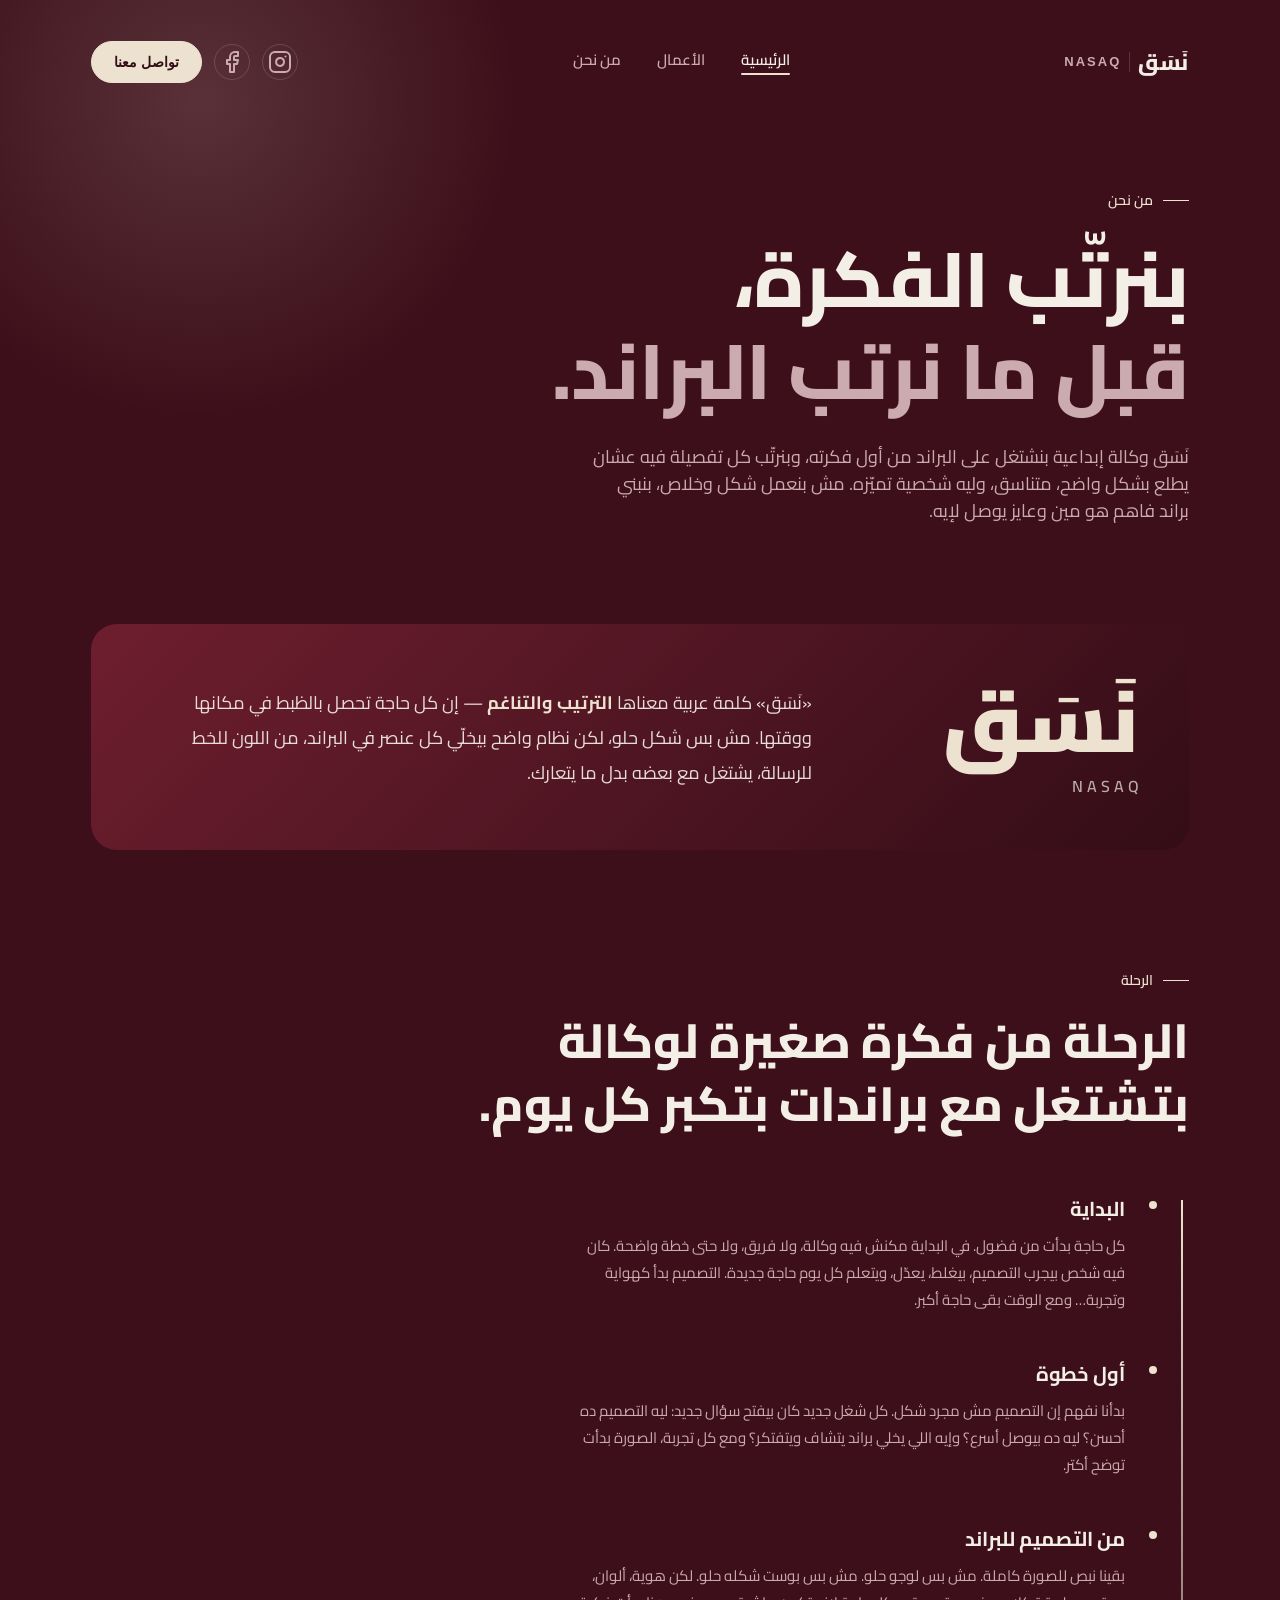
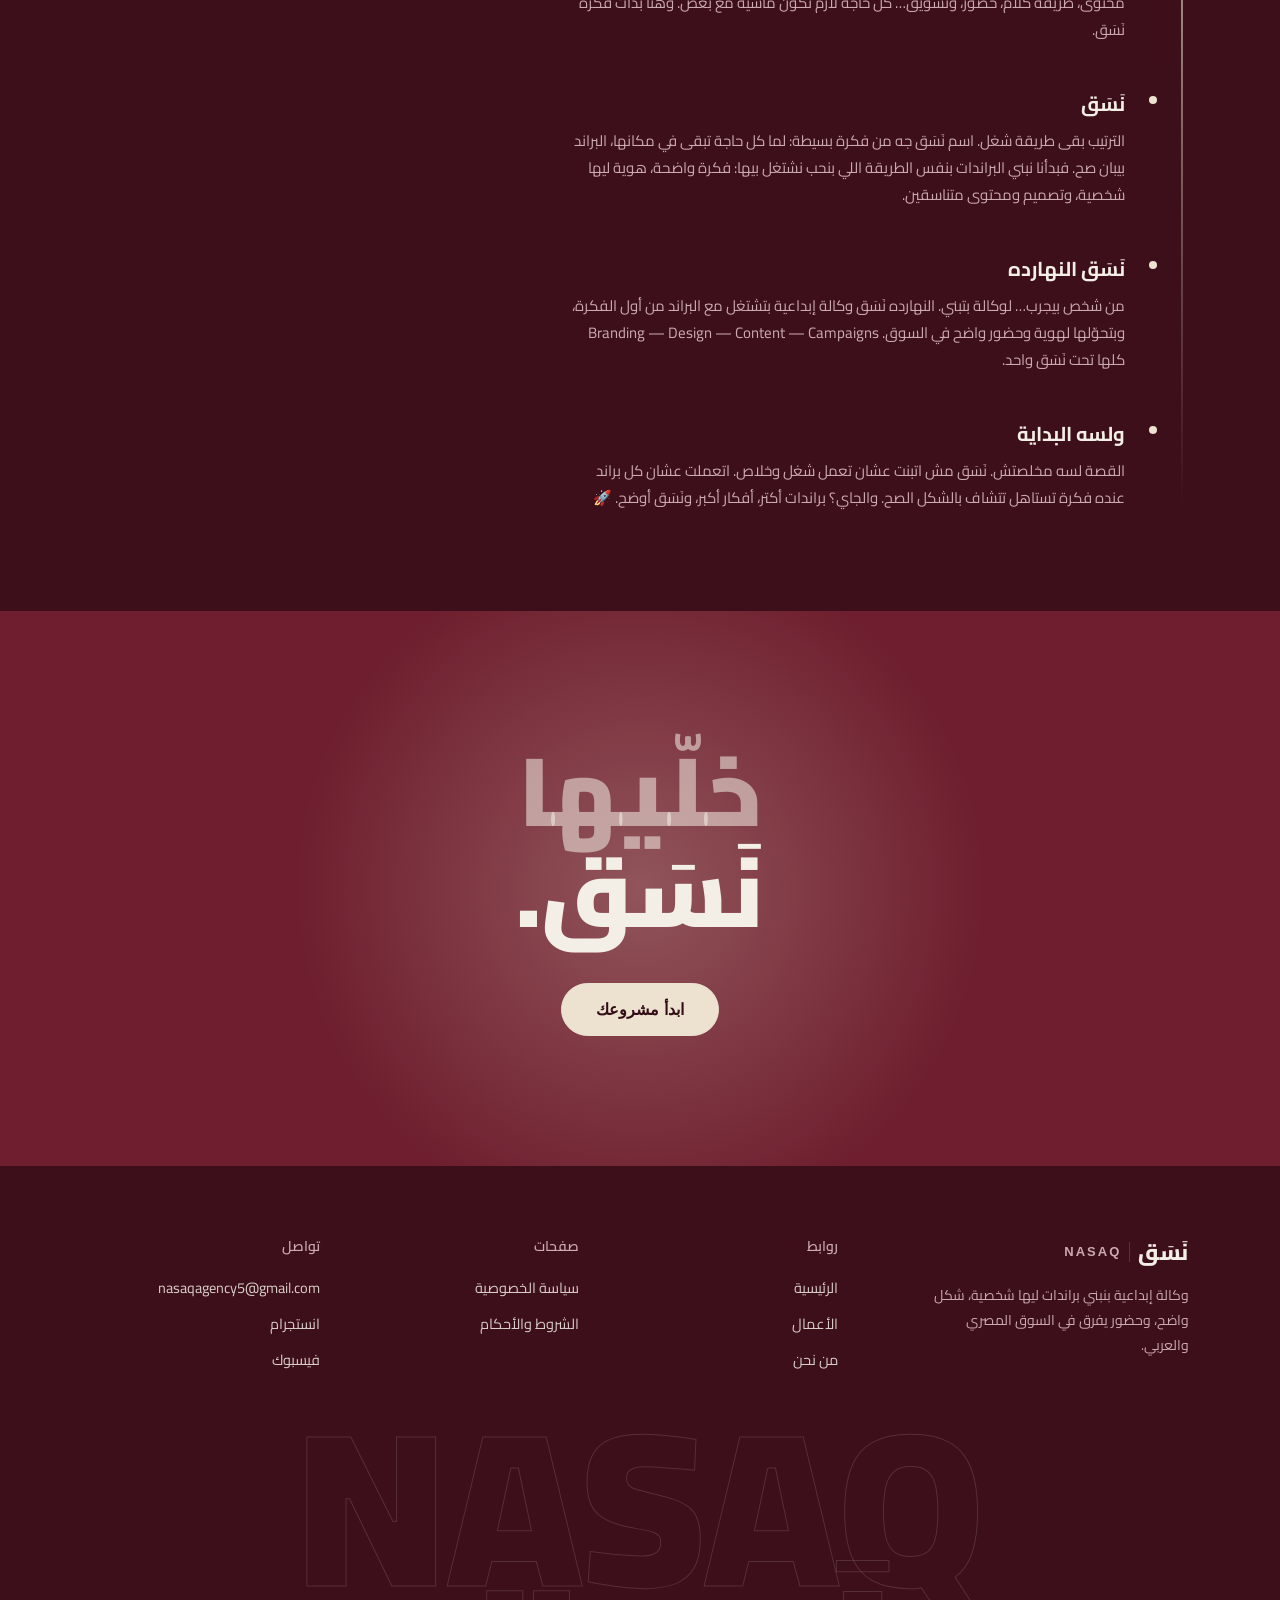
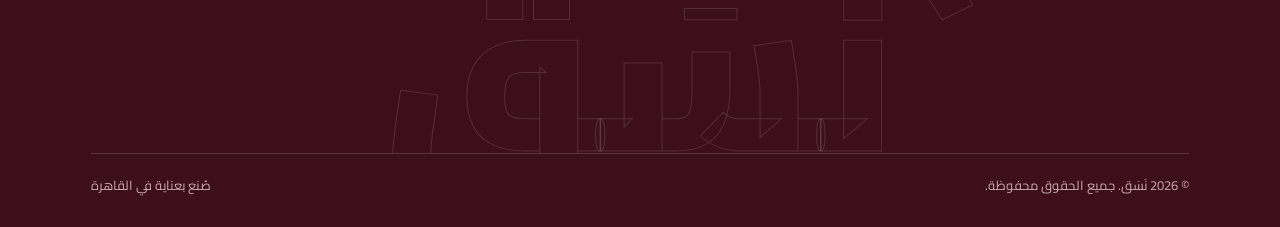
==== about.html @ de9e1041 "Initial commit" ====
<!DOCTYPE html>
<html lang="ar" dir="rtl">

<head>
  <meta charset="UTF-8">
  <meta name="viewport" content="width=device-width, initial-scale=1.0">
  <title>من نحن — نَسَق | NASAQ</title>
  <link rel="preconnect" href="https://fonts.googleapis.com">
  <link rel="preconnect" href="https://fonts.gstatic.com" crossorigin>
  <link
    href="https://fonts.googleapis.com/css2?family=Cairo:wght@400;500;600;700;800;900&family=IBM+Plex+Sans+Arabic:wght@300;400;500&display=swap"
    rel="stylesheet">
  <link rel="stylesheet" href="assistant/css/about.css">
  <link rel="stylesheet" href="assistant/css/responsive.css">
  <link rel="icon" type="image/png" href="assistant/img/favicon-48x48.png">
</head>

<body>

  <header id="siteHeader">
    <div class="wrap">
      <div class="logo">نَسَق <span class="en">NASAQ</span></div>
      <nav class="main-links">
        <a href="index.html" class="active">الرئيسية</a>
        <a href="works.html">الأعمال</a>
        <a href="about.html">من نحن</a>
      </nav>
      <div class="nav-right">
        <a class="icon-btn" href="https://www.facebook.com/nasaqagency" aria-label="Instagram">
          <!-- أيقونة إنستغرام SVG -->
          <svg xmlns="http://www.w3.org/2000/svg" width="24" height="24" viewBox="0 0 24 24" fill="none"
            stroke="currentColor" stroke-width="2" stroke-linecap="round" stroke-linejoin="round">
            <rect x="2" y="2" width="20" height="20" rx="5" ry="5" />
            <path d="M16 11.37A4 4 0 1 1 12.63 8 4 4 0 0 1 16 11.37z" />
            <line x1="17.5" y1="6.5" x2="17.51" y2="6.5" />
          </svg>
        </a>
        <a class="icon-btn" href="https://www.facebook.com/nasaqagency" aria-label="Facebook">
          <!-- أيقونة فيسبوك SVG -->
          <svg xmlns="http://www.w3.org/2000/svg" width="24" height="24" viewBox="0 0 24 24" fill="none"
            stroke="currentColor" stroke-width="2" stroke-linecap="round" stroke-linejoin="round">
            <path d="M18 2h-3a5 5 0 0 0-5 5v3H7v4h3v8h4v-8h3l1-4h-4V7a1 1 0 0 1 1-1h3z" />
          </svg>
        </a>
        <button class="btn" onclick="document.getElementById('contactAnchor').scrollIntoView({behavior:'smooth'})">تواصل
          معنا</button>
      </div>
    </div>
  </header>

  <section class="page-hero">
    <div class="glow"></div>
    <div class="wrap">
      <div class="eyebrow">من نحن</div>
      <h1>بنرتّب الفكرة، <br><span>قبل ما نرتب البراند.</span></h1>
      <p>نَسَق وكالة إبداعية بنشتغل على البراند من أول فكرته، وبنرتّب كل تفصيلة فيه عشان يطلع بشكل واضح، متناسق، وليه
        شخصية تميّزه.

        مش بنعمل شكل وخلاص، بنبني براند فاهم هو مين وعايز يوصل لإيه.</p>
    </div>
  </section>

  <section class="meaning reveal">
    <div class="wrap">
      <div class="meaning-panel">
        <div class="meaning-word">نَسَق
          <small>N A S A Q</small>
        </div>
        <div class="meaning-text">
          <p>«نَسَق» كلمة عربية معناها <strong>الترتيب والتناغم</strong> — إن كل حاجة تحصل بالظبط في مكانها ووقتها. مش
            بس شكل حلو، لكن نظام واضح بيخلّي كل عنصر في البراند، من اللون للخط للرسالة، يشتغل مع بعضه بدل ما يتعارك.</p>
        </div>
      </div>
    </div>
  </section>

  <section class="story reveal">
    <div class="wrap">
      <div class="eyebrow">الرحلة</div>
      <h2>الرحلة من فكرة صغيرة لوكالة بتشتغل مع براندات بتكبر كل يوم.</h2>
      <div class="timeline">
        <div class="t-item">
          <!-- <div class="t-year">٢٠٢١</div> -->
          <div class="t-title">البداية</div>
          <div class="t-desc">كل حاجة بدأت من فضول.

            في البداية مكنش فيه وكالة، ولا فريق، ولا حتى خطة واضحة.
            كان فيه شخص بيجرب التصميم، بيغلط، يعدّل، ويتعلم كل يوم حاجة جديدة.

            التصميم بدأ كهواية وتجربة… ومع الوقت بقى حاجة أكبر.</div>
        </div>
        <div class="t-item">
          <!-- <div class="t-year">٢٠٢٢</div> -->
          <div class="t-title">أول خطوة</div>
          <div class="t-desc">بدأنا نفهم إن التصميم مش مجرد شكل.

            كل شغل جديد كان بيفتح سؤال جديد:
            ليه التصميم ده أحسن؟ ليه ده بيوصل أسرع؟ وإيه اللي يخلي براند يتشاف ويتفتكر؟

            ومع كل تجربة، الصورة بدأت توضح أكتر.</div>
        </div>
        <div class="t-item">
          <!-- <div class="t-year">٢٠٢٤</div> -->
          <div class="t-title">من التصميم للبراند</div>
          <div class="t-desc">بقينا نبص للصورة كاملة.

            مش بس لوجو حلو.
            مش بس بوست شكله حلو.

            لكن هوية، ألوان، محتوى، طريقة كلام، حضور، وتسويق… كل حاجة لازم تكون ماشية مع بعض.

            وهنا بدأت فكرة نَسَق.</div>
        </div>
        <div class="t-item">
          <!-- <div class="t-year">اليوم</div> -->
          <div class="t-title">نَسَق</div>
          <div class="t-desc">الترتيب بقى طريقة شغل.

            اسم نَسَق جه من فكرة بسيطة:

            لما كل حاجة تبقى في مكانها، البراند بيبان صح.

            فبدأنا نبني البراندات بنفس الطريقة اللي بنحب نشتغل بيها:
            فكرة واضحة، هوية ليها شخصية، وتصميم ومحتوى متناسقين.</div>
        </div>
        <div class="t-item">
          <!-- <div class="t-year">اليوم</div> -->
          <div class="t-title">نَسَق النهارده</div>
          <div class="t-desc">من شخص بيجرب… لوكالة بتبني.

            النهارده نَسَق وكالة إبداعية بتشتغل مع البراند من أول الفكرة، وبتحوّلها لهوية وحضور واضح في السوق.

            Branding — Design — Content — Campaigns

            كلها تحت نَسَق واحد.</div>
        </div>
        <div class="t-item">
          <!-- <div class="t-year">اليوم</div> -->
          <div class="t-title">ولسه البداية</div>
          <div class="t-desc">القصة لسه مخلصتش.

            نَسَق مش اتبنت عشان تعمل شغل وخلاص.
            اتعملت عشان كل براند عنده فكرة تستاهل تتشاف بالشكل الصح.

            والجاي؟ براندات أكتر، أفكار أكبر، ونَسَق أوضح. 🚀</div>
        </div>
      </div>
    </div>
  </section>

  <section class="cta-close" id="contactAnchor">
    <div class="cta-glow"></div>
    <div class="wrap">
      <h2><span class="l1">خلّيها</span><span class="l2">نَسَق.</span></h2>
      <button class="btn">ابدأ مشروعك</button>
    </div>
  </section>

  <footer>
    <div class="wrap">
      <div class="footer-grid">
        <div class="footer-brand">
          <div class="logo">نَسَق <span class="en">NASAQ</span></div>
          <p>وكالة إبداعية بنبني براندات ليها شخصية، شكل واضح، وحضور يفرق في السوق المصري والعربي.</p>
        </div>
        <div class="footer-col">
          <h4>روابط</h4>
          <ul>
              <li><a href="index.html">الرئيسية</a></li>
              <li><a href="works.html">الأعمال</a></li>
              <li><a href="about.html">من نحن</a></li>
          </ul>
        </div>
        <div class="footer-col">
          <h4>صفحات</h4>
          <ul>
            <li><a href="#">سياسة الخصوصية</a></li>
            <li><a href="#">الشروط والأحكام</a></li>
          </ul>
        </div>
        <div class="footer-col">
          <h4>تواصل</h4>
          <ul>
            <li><a href="nasaqagency5@gmail.com">nasaqagency5@gmail.com</a></li>
            <li><a href="https://www.facebook.com/nasaqagency">انستجرام</a></li>
            <li><a href="https://www.facebook.com/nasaqagency">فيسبوك</a></li>
          </ul>
        </div>
      </div>
      <div class="footer-watermark"><span>NASAQ نَسَق</span></div>
      <div class="footer-bottom">
        <span>© 2026 نَسَق. جميع الحقوق محفوظة.</span>
        <span>صُنع بعناية في القاهرة</span>
      </div>
    </div>
  </footer>

  <script src="assistant/js/about.js"></script>

</body>

</html>
---- assistant/css/about.css ----
:root{
    --bg:#3d0f1a;
    --bg-soft:#4d1522;
    --burgundy:#6e1e2e;
    --burgundy-deep:#330d17;
    --burgundy-light:#8a3040;
    --beige:#ece2cf;
    --beige-dim:#d9cbae;
    --cream:#f4efe6;
    --ink:#330d17;
    --muted:#cbaab0;
    --gold:#ece2cf;
    --line:rgba(244,239,230,0.16);
  }

  *{margin:0;padding:0;box-sizing:border-box;}
  html{scroll-behavior:smooth;}
  body{
    background:var(--bg);
    color:var(--cream);
    font-family:'Cairo', sans-serif;
    overflow-x:hidden;
    line-height:1.5;
  }
  ::selection{background:var(--burgundy);color:var(--cream);}
  a{color:inherit;text-decoration:none;}
  ul{list-style:none;}
  img{max-width:100%;display:block;}

  .wrap{max-width:1280px;margin:0 auto;padding:0 40px;}
  @media(max-width:768px){.wrap{padding:0 20px;}}

  .reveal{
    opacity:0;
    transform:translateY(28px);
    transition:opacity .7s cubic-bezier(.2,.7,.2,1), transform .7s cubic-bezier(.2,.7,.2,1);
  }
  .reveal.in{opacity:1;transform:translateY(0);}
  .reveal-stagger > *{
    opacity:0;transform:translateY(24px);
    transition:opacity .6s ease, transform .6s ease;
  }
  .reveal-stagger.in > *{opacity:1;transform:translateY(0);}
  .reveal-stagger.in > *:nth-child(1){transition-delay:.03s;}
  .reveal-stagger.in > *:nth-child(2){transition-delay:.09s;}
  .reveal-stagger.in > *:nth-child(3){transition-delay:.15s;}
  .reveal-stagger.in > *:nth-child(4){transition-delay:.21s;}
  .reveal-stagger.in > *:nth-child(5){transition-delay:.27s;}
  .reveal-stagger.in > *:nth-child(6){transition-delay:.33s;}

  /* NAVBAR */
  header{
    position:fixed;top:0;left:0;right:0;z-index:100;
    padding:22px 0;
    transition:background .35s ease, padding .35s ease, border-color .35s ease;
    border-bottom:1px solid transparent;
  }
  header.scrolled{
    background:rgba(61,15,26,0.9);
    backdrop-filter:blur(14px);
    padding:14px 0;
    border-color:var(--line);
  }
  header .wrap{display:flex;align-items:center;justify-content:space-between;gap:24px;}
  .logo{font-size:22px;font-weight:800;letter-spacing:.5px;white-space:nowrap;display:flex;align-items:center;gap:8px;}
  .logo .en{font-family:Arial, sans-serif;font-weight:600;font-size:13px;color:var(--muted);letter-spacing:2px;border-right:1px solid var(--line);padding-right:8px;}
  nav.main-links{display:flex;gap:36px;font-size:15px;font-weight:600;}
  nav.main-links a{position:relative;color:var(--muted);transition:color .25s ease;padding-bottom:4px;}
  nav.main-links a:hover{color:var(--cream);}
  nav.main-links a.active{color:var(--cream);}
  nav.main-links a.active::after{content:'';position:absolute;right:0;left:0;bottom:0;height:2px;background:var(--gold);border-radius:2px;}
  .nav-right{display:flex;align-items:center;gap:14px;}
  .icon-btn{width:36px;height:36px;border-radius:50%;border:1px solid var(--line);display:flex;align-items:center;justify-content:center;font-size:13px;color:var(--muted);transition:border-color .25s, color .25s, transform .25s;}
  .icon-btn:hover{border-color:var(--beige);color:var(--cream);transform:translateY(-2px);}
  .btn{display:inline-flex;align-items:center;gap:8px;background:var(--beige);color:var(--ink);font-weight:700;font-size:14px;padding:12px 22px;border-radius:999px;border:1px solid var(--beige);cursor:pointer;transition:background .25s ease, color .25s ease, transform .25s ease, box-shadow .25s ease;}
  .btn:hover{background:var(--burgundy);color:var(--cream);border-color:var(--cream);transform:translateY(-2px) scale(1.02);box-shadow:0 10px 30px -8px rgba(51,13,23,.6);}
  .btn .arrow{transition:transform .25s ease;}
  .btn:hover .arrow{transform:translateX(-4px);}

  /* PAGE HERO */
  .page-hero{padding:190px 0 90px;position:relative;overflow:hidden;}
  .page-hero .glow{
    position:absolute;width:640px;height:640px;border-radius:50%;
    background:radial-gradient(circle, rgba(236,226,207,.16), transparent 70%);
    top:-220px;left:-120px;
    animation:driftGlow 16s ease-in-out infinite;
    pointer-events:none;
  }
  @keyframes driftGlow{
    0%,100%{transform:translate(0,0) scale(1);}
    50%{transform:translate(40px,30px) scale(1.12);}
  }
  .page-hero .eyebrow{
    color:var(--beige);font-weight:600;font-size:14px;margin-bottom:22px;
    display:flex;align-items:center;gap:10px;position:relative;
  }
  .page-hero .eyebrow::before{content:'';width:26px;height:1px;background:var(--beige);}
  .page-hero h1{
    position:relative;
    font-size:clamp(40px,6vw,78px);
    font-weight:800;
    line-height:1.2;
    max-width:920px;
  }
  .page-hero h1 span{color:var(--muted);}
  .page-hero p{
    position:relative;
    margin-top:26px;
    color:var(--muted);
    font-size:18px;
    max-width:600px;
  }

  /* MEANING STRIP */
  .meaning{padding:10px 0 100px;}
  .meaning-panel{
    background:linear-gradient(135deg, var(--burgundy), var(--burgundy-deep));
    border-radius:26px;
    padding:56px 50px;
    display:grid;
    grid-template-columns:0.6fr 1.4fr;
    gap:40px;
    align-items:center;
  }
  @media(max-width:800px){.meaning-panel{grid-template-columns:1fr;padding:34px;}}
  .meaning-word{
    font-size:clamp(48px,7vw,84px);
    font-weight:900;
    color:var(--beige);
    line-height:1;
  }
  .meaning-word small{
    display:block;
    font-size:16px;
    color:rgba(244,239,230,.7);
    font-weight:600;
    margin-top:14px;
  }
  .meaning-text p{font-size:18px;line-height:1.95;color:rgba(244,239,230,.92);}
  .meaning-text strong{color:var(--beige);}

  /* STORY / TIMELINE */
  .story{padding:20px 0 100px;}
  .story .eyebrow{color:var(--beige);font-weight:600;font-size:14px;margin-bottom:18px;display:flex;align-items:center;gap:10px;}
  .story .eyebrow::before{content:'';width:26px;height:1px;background:var(--beige);}
  .story h2{font-size:clamp(28px,4.4vw,48px);font-weight:800;line-height:1.3;max-width:760px;margin-bottom:60px;}

  .timeline{position:relative;padding-right:30px;}
  .timeline::before{
    content:'';
    position:absolute;
    top:6px;bottom:6px;right:6px;
    width:2px;
    background:linear-gradient(to bottom, var(--beige), transparent);
  }
  .t-item{
    position:relative;
    padding-bottom:46px;
    padding-right:34px;
  }
  .t-item:last-child{padding-bottom:0;}
  .t-item::before{
    content:'';
    position:absolute;
    right:-1px;top:4px;
    width:14px;height:14px;
    border-radius:50%;
    background:var(--beige);
    border:3px solid var(--bg);
  }
  .t-year{color:var(--beige);font-weight:800;font-size:14px;margin-bottom:8px;}
  .t-title{font-weight:700;font-size:20px;margin-bottom:8px;}
  .t-desc{color:var(--muted);font-size:15px;max-width:560px;line-height:1.8;}

  /* CTA CLOSE */
  .cta-close{background:var(--burgundy);padding:130px 0;text-align:center;position:relative;overflow:hidden;}
  .cta-glow{
    position:absolute;width:700px;height:700px;border-radius:50%;
    background:radial-gradient(circle, rgba(236,226,207,.28), transparent 70%);
    top:50%;left:50%;transform:translate(-50%,-50%);
    animation:driftGlow2 14s ease-in-out infinite;pointer-events:none;
  }
  @keyframes driftGlow2{
    0%,100%{transform:translate(-50%,-50%) scale(1);}
    50%{transform:translate(-46%,-54%) scale(1.15);}
  }
  .cta-close h2{position:relative;font-size:clamp(46px,8vw,96px);font-weight:900;line-height:1.05;margin-bottom:40px;}
  .cta-close h2 span{display:block;}
  .cta-close h2 .l1{color:rgba(244,239,230,.55);}
  .cta-close h2 .l2{color:var(--cream);}
  .cta-close .btn{position:relative;font-size:16px;padding:16px 34px;}

  /* FOOTER */
  footer{background:var(--bg);}
  .footer-grid{padding:70px 0 40px;display:grid;grid-template-columns:1.4fr 1fr 1fr 1fr;gap:30px;}
  @media(max-width:800px){.footer-grid{grid-template-columns:1fr 1fr;}}
  .footer-brand .logo{margin-bottom:14px;}
  .footer-brand p{color:var(--muted);font-size:14px;max-width:260px;line-height:1.8;}
  .footer-col h4{font-size:14px;color:var(--muted);margin-bottom:18px;font-weight:600;}
  .footer-col ul li{margin-bottom:12px;}
  .footer-col ul a{font-size:14.5px;color:var(--cream);opacity:.85;transition:opacity .2s;}
  .footer-col ul a:hover{opacity:1;color:var(--beige);}
  .footer-watermark{overflow:hidden;text-align:center;line-height:0.75;}
  .footer-watermark span{
    font-size:clamp(80px,18vw,220px);font-weight:900;color:transparent;
    -webkit-text-stroke:1px rgba(244,239,230,.14);
  }
  .footer-bottom{
    border-top:1px solid var(--line);padding:22px 0 32px;
    display:flex;justify-content:space-between;align-items:center;
    color:var(--muted);font-size:13px;flex-wrap:wrap;gap:10px;
  }

  @media (prefers-reduced-motion: reduce){
    *{animation-duration:0.001ms !important; animation-iteration-count:1 !important; transition-duration:0.001ms !important;}
  }
---- assistant/css/responsive.css ----
/* ========================================
   NASAQ - Global Responsive System
   ======================================== */

/* منع أي عنصر من إنه يسبب Horizontal Scroll */
html {
  width: 100%;
  overflow-x: hidden;
}

body {
  width: 100%;
  max-width: 100%;
  margin: 0;
  overflow-x: hidden;
}

/* ========================================
   Global Box Sizing
   ======================================== */

*,
*::before,
*::after {
  box-sizing: border-box;
}

/* الصور والفيديوهات */
img,
video,
svg {
  max-width: 100%;
  height: auto;
}

/* ========================================
   Main Wrapper
   ======================================== */

.wrap {
  width: min(92%, 1400px);
  margin-inline: auto;
}

/* ========================================
   Header
   ======================================== */

#siteHeader {
  width: 100%;
}

#siteHeader .wrap {
  min-height: 80px;
  display: flex;
  align-items: center;
  justify-content: space-between;
  gap: 25px;
}

/* اللوجو */

.logo {
  flex-shrink: 0;
  white-space: nowrap;
}

/* Navigation */

.main-links {
  display: flex;
  align-items: center;
  justify-content: center;
  gap: clamp(18px, 2.5vw, 40px);
}

.main-links a {
  white-space: nowrap;
}

/* اليمين */

.nav-right {
  display: flex;
  align-items: center;
  gap: 12px;
  flex-shrink: 0;
}

.icon-btn {
  display: flex;
  align-items: center;
  justify-content: center;
  flex-shrink: 0;
}

/* ========================================
   Buttons
   ======================================== */

.btn {
  max-width: 100%;
  white-space: nowrap;
}

/* ========================================
   Tablet
   ======================================== */

@media (max-width: 900px) {

  #siteHeader .wrap {
    gap: 15px;
  }

  .main-links {
    gap: 18px;
  }

  .nav-right {
    gap: 8px;
  }

  .nav-right .icon-btn {
    display: none;
  }
}

/* ========================================
   Mobile
   ======================================== */

@media (max-width: 700px) {

  .wrap {
    width: min(94%, 600px);
  }

  #siteHeader .wrap {
    min-height: 70px;
    gap: 12px;
  }

  .logo {
    font-size: clamp(18px, 5vw, 24px);
  }

  .logo .en {
    display: none;
  }

  .main-links {
    gap: 12px;
  }

  .main-links a {
    font-size: 13px;
  }

  .nav-right {
    gap: 6px;
  }

  .nav-right .btn {
    padding: 10px 14px;
    font-size: 12px;
  }
}

/* ========================================
   Small Mobile
   ======================================== */

@media (max-width: 480px) {

  .wrap {
    width: 92%;
  }

  #siteHeader .wrap {
    min-height: 64px;
    gap: 8px;
  }

  .logo {
    font-size: 19px;
  }

  .main-links {
    gap: 9px;
  }

  .main-links a {
    font-size: 11px;
  }

  .nav-right .btn {
    padding: 8px 10px;
    font-size: 11px;
  }
}

/* ========================================
   Very Small Screens
   ======================================== */

@media (max-width: 360px) {

  .main-links {
    gap: 7px;
  }

  .main-links a {
    font-size: 10px;
  }

  .nav-right .btn {
    padding: 7px 8px;
    font-size: 10px;
  }
}
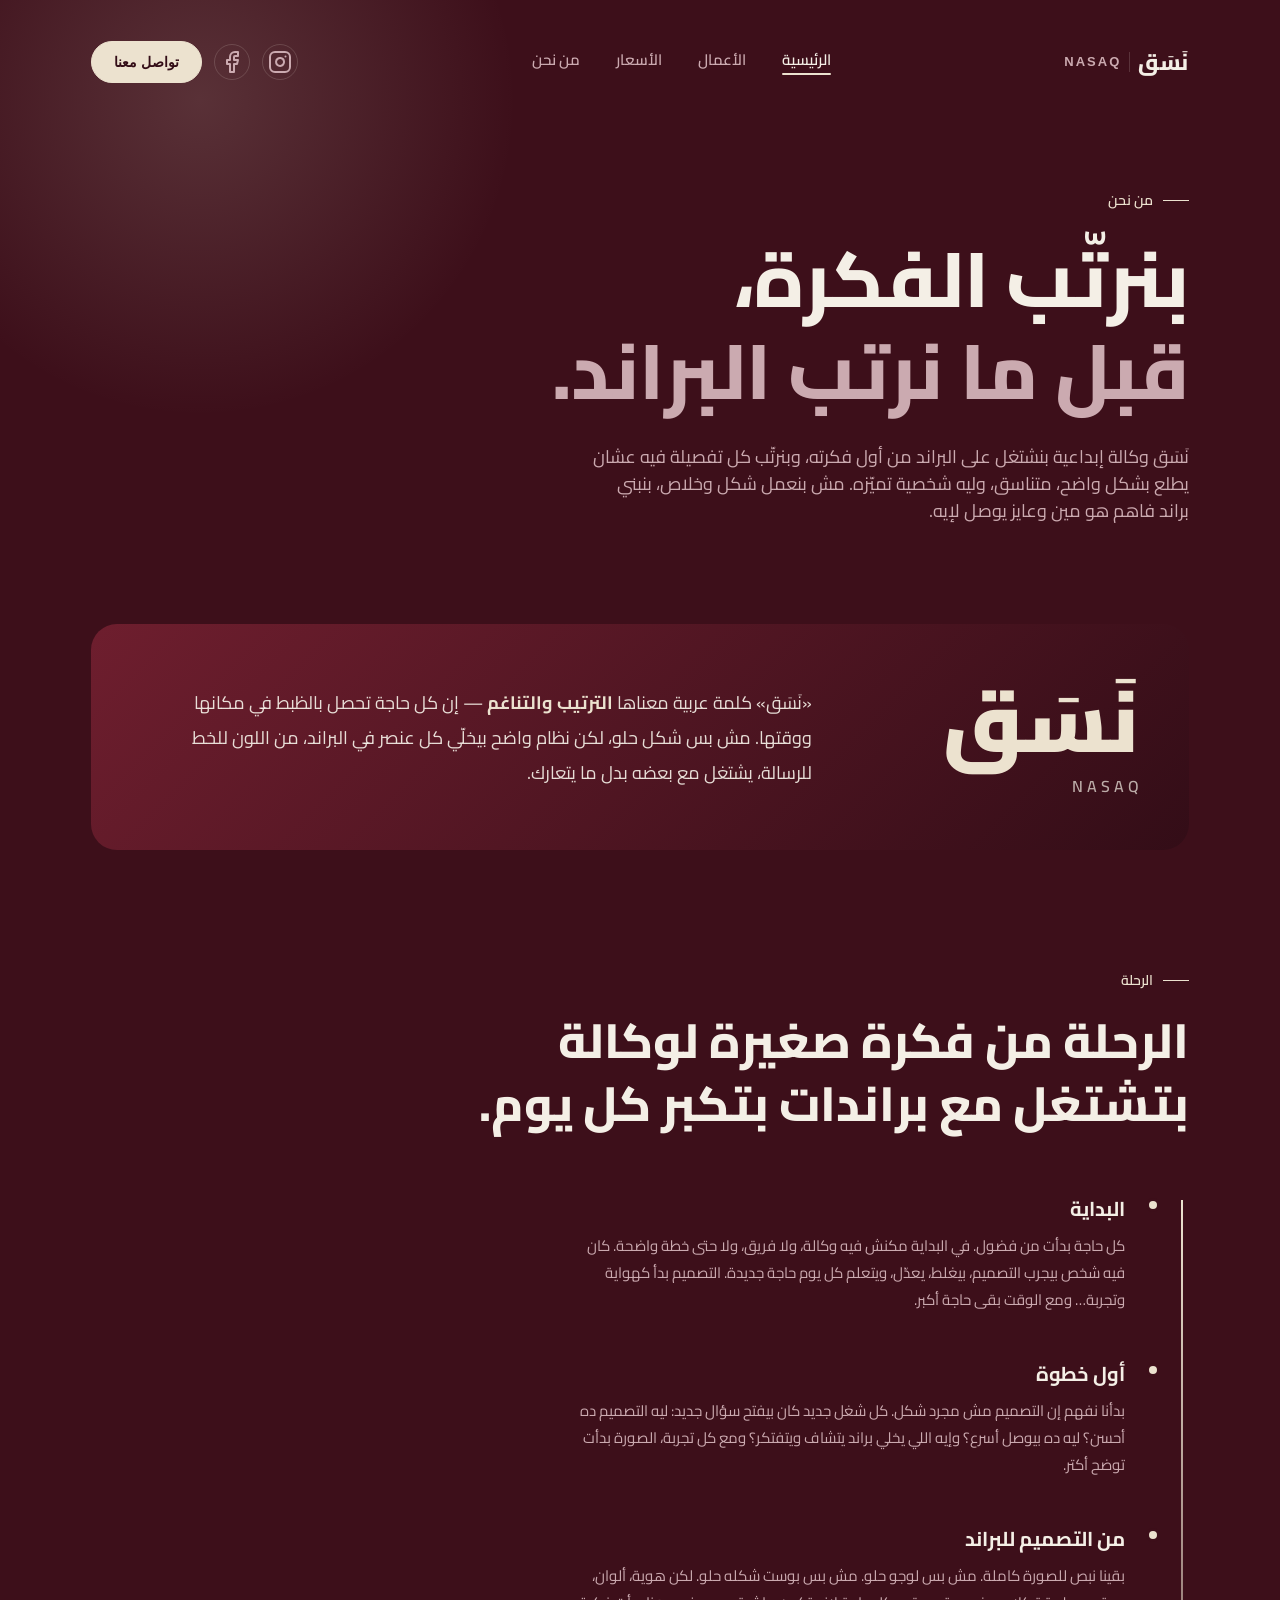
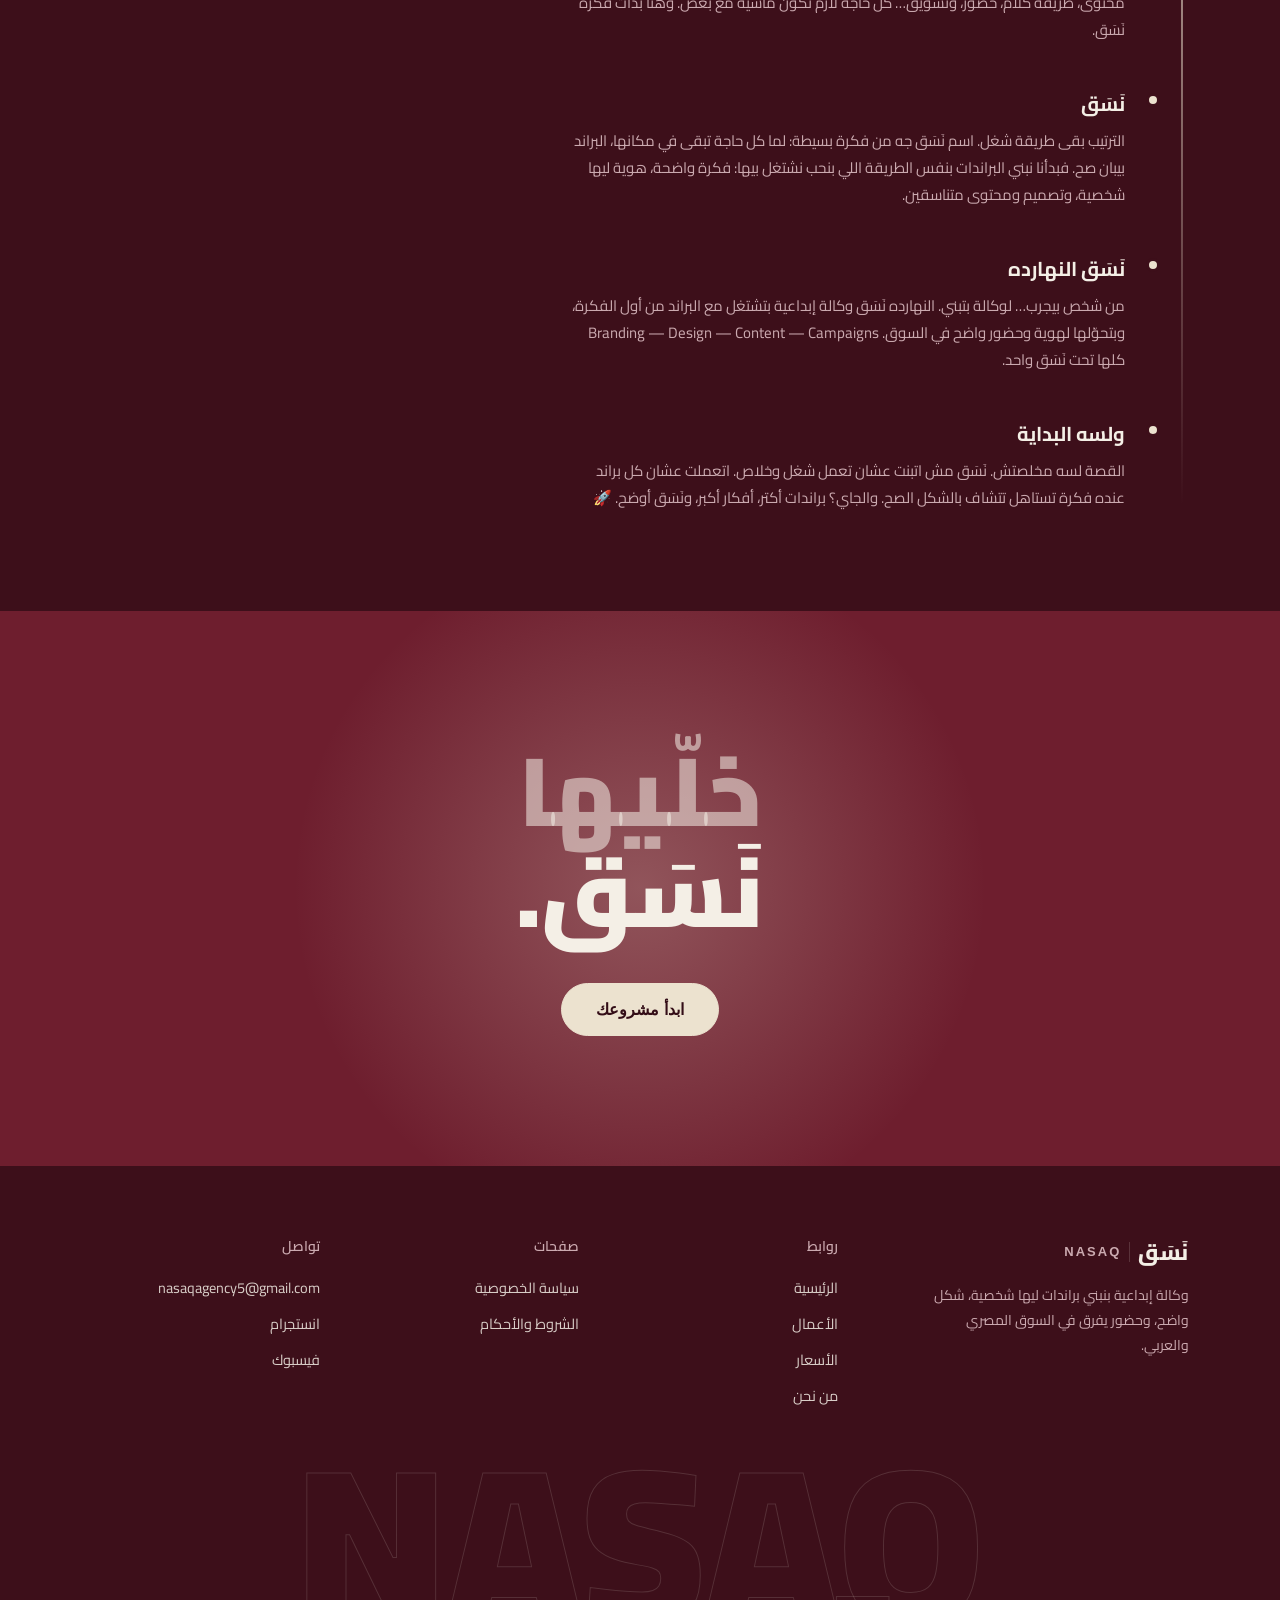
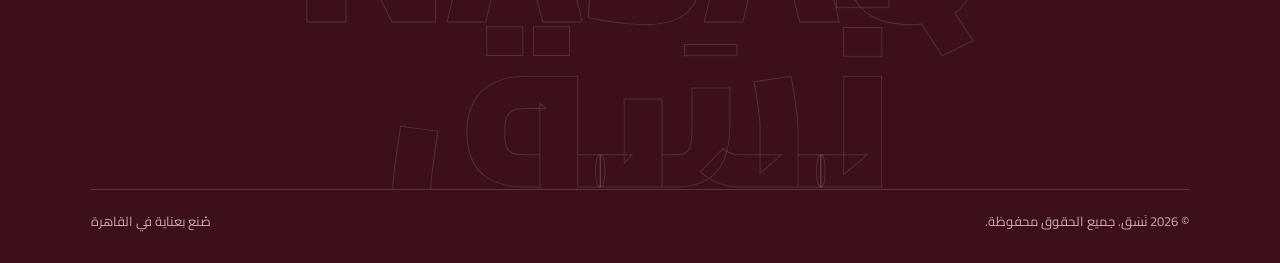
==== commit 9cac43cc: "Add files via upload" ====
--- a/about.html
+++ b/about.html
@@ -23,6 +23,7 @@
       <nav class="main-links">
         <a href="index.html" class="active">الرئيسية</a>
         <a href="works.html">الأعمال</a>
+        <a href="pricing.html">الأسعار</a>
         <a href="about.html">من نحن</a>
       </nav>
       <div class="nav-right">
@@ -168,6 +169,7 @@
           <ul>
               <li><a href="index.html">الرئيسية</a></li>
               <li><a href="works.html">الأعمال</a></li>
+              <li><a href="pricing.html">الأسعار</a></li>
               <li><a href="about.html">من نحن</a></li>
           </ul>
         </div>
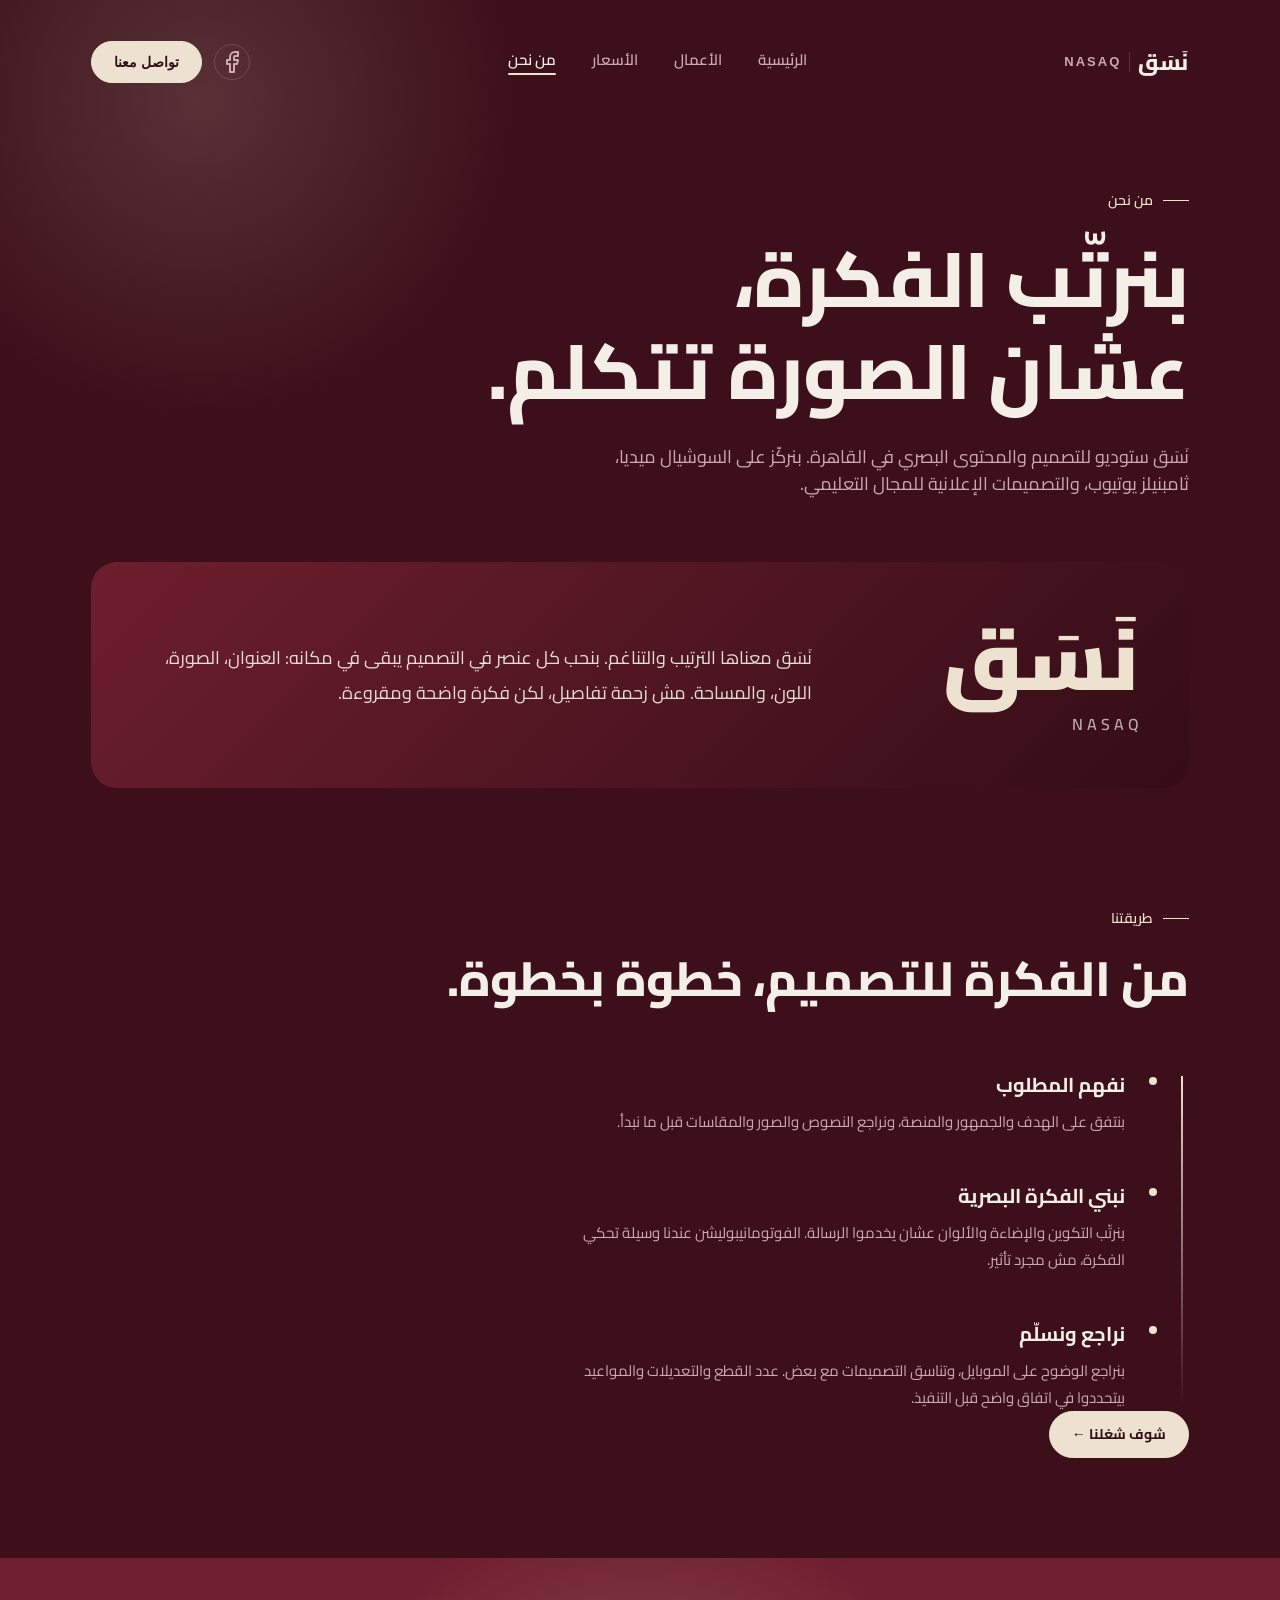
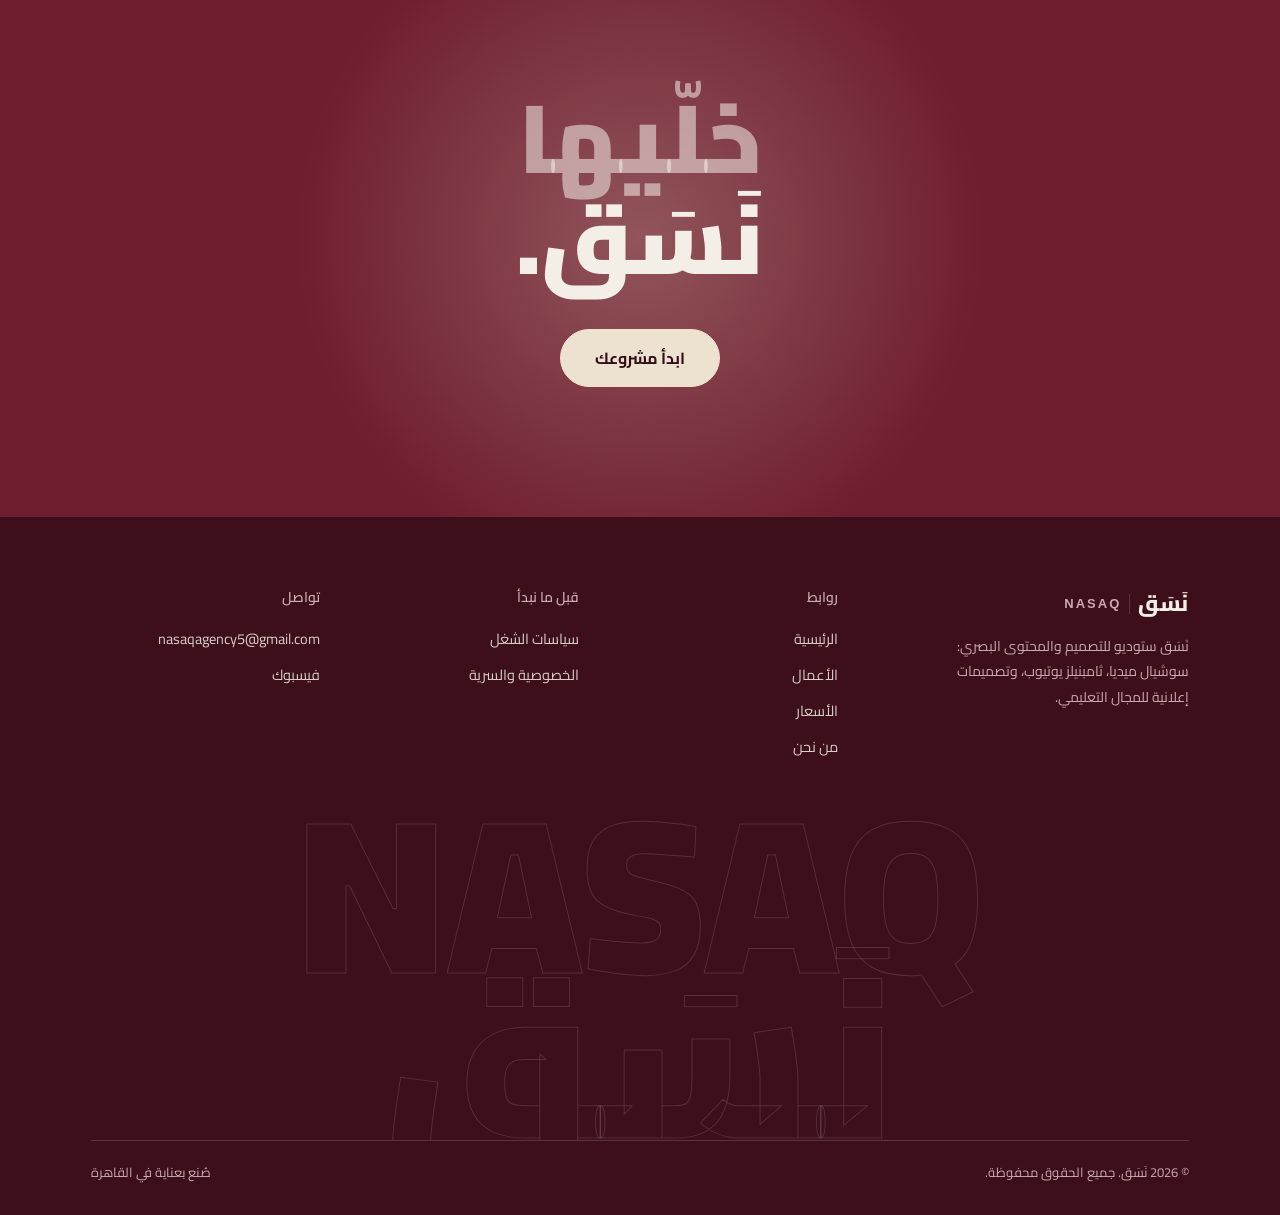
==== commit 4dca3bac: "Align NASAQ Studio about page with actual services" ====
--- a/about.html
+++ b/about.html
@@ -1,204 +1,108 @@
 <!DOCTYPE html>
-<html lang="ar" dir="rtl">
 
+<html dir="rtl" lang="ar">
 <head>
-  <meta charset="UTF-8">
-  <meta name="viewport" content="width=device-width, initial-scale=1.0">
-  <title>من نحن — نَسَق | NASAQ</title>
-  <link rel="preconnect" href="https://fonts.googleapis.com">
-  <link rel="preconnect" href="https://fonts.gstatic.com" crossorigin>
-  <link
-    href="https://fonts.googleapis.com/css2?family=Cairo:wght@400;500;600;700;800;900&family=IBM+Plex+Sans+Arabic:wght@300;400;500&display=swap"
-    rel="stylesheet">
-  <link rel="stylesheet" href="assistant/css/about.css">
-  <link rel="stylesheet" href="assistant/css/responsive.css">
-  <link rel="icon" type="image/png" href="assistant/img/favicon-48x48.png">
-</head>
-
+<meta charset="utf-8"/>
+<meta content="width=device-width, initial-scale=1.0" name="viewport"/>
+<title>عن نَسَق | NASAQ Studio</title>
+<link href="https://fonts.googleapis.com" rel="preconnect"/>
+<link crossorigin="" href="https://fonts.gstatic.com" rel="preconnect"/>
+<link href="https://fonts.googleapis.com/css2?family=Cairo:wght@400;500;600;700;800;900&amp;family=IBM+Plex+Sans+Arabic:wght@300;400;500&amp;display=swap" rel="stylesheet"/>
+<link href="assistant/css/about.css" rel="stylesheet"/>
+<link href="assistant/css/responsive.css" rel="stylesheet"/>
+<link href="assistant/img/favicon-48x48.png" rel="icon" type="image/png"/>
+<style>*{box-sizing:border-box}html{scroll-behavior:smooth;scroll-padding-top:135px}body{overflow-x:hidden}a.btn{display:inline-flex;align-items:center;justify-content:center;text-decoration:none}.service-desc{margin-top:28px}.about-panel{grid-template-columns:1fr}.about-text{max-width:850px}.section-intro{max-width:760px;line-height:1.9;margin:20px 0 28px;color:var(--muted,#cdbbae)}.featured-grid{display:grid;grid-template-columns:repeat(3,minmax(0,1fr));gap:22px;margin:30px 0}.featured-grid img,.case-images img{width:100%;height:auto;display:block;border-radius:16px}.case-studies{padding-bottom:15px}.case-study{border-top:1px solid #ffffff26;padding:48px 0;scroll-margin-top:130px}.case-study h2{font-size:clamp(28px,4vw,48px);margin:12px 0 22px}.case-study p{line-height:1.95;max-width:1000px;color:var(--muted,#cdbbae);margin:12px 0}.case-study strong{color:var(--cream,#f4efe6)}.case-images{display:grid;gap:20px;margin-top:30px}.case-images.four{grid-template-columns:repeat(4,minmax(0,1fr))}.case-images.two{grid-template-columns:repeat(2,minmax(0,1fr))}.projects-grid .project-card{height:auto;aspect-ratio:auto;cursor:default;background:#40141f;display:flex;flex-direction:column}.projects-grid .project-media{position:relative;inset:auto;overflow:hidden}.projects-grid .project-media img{width:100%;height:auto;display:block;object-fit:contain}.projects-grid .project-overlay{position:relative;inset:auto;background:none;padding:18px;display:block}.project-name{transform:none!important}.project-card:hover .project-media{transform:none!important}.projects{padding-top:40px}.page-hero{padding-bottom:55px}.hero-copy p{line-height:1.9}.footer-col a{overflow-wrap:anywhere}.loading-wrapper{display:none!important}a:focus-visible,button:focus-visible,.project-card:focus-visible{outline:3px solid #d9b47d;outline-offset:5px}#policies,#privacy{scroll-margin-top:135px}
+@media(max-width:900px){#siteHeader .wrap{display:flex;flex-wrap:wrap;gap:12px;padding:12px 0;min-height:76px}.main-links,nav.main-links{display:flex!important;order:3;width:100%;justify-content:center;gap:22px;font-size:13px}.nav-right{margin-inline-start:auto}.nav-right .icon-btn{display:none}.nav-right .btn{font-size:12px;padding:10px 16px}.hero{padding-top:190px}.hero-cards{opacity:.28}.hero-copy{position:relative;z-index:2}.hero-copy h1{font-size:clamp(46px,10vw,78px)}.case-images.four{grid-template-columns:repeat(2,minmax(0,1fr))}.featured-grid{gap:12px}.wrap{max-width:92%}.footer-grid{grid-template-columns:repeat(2,minmax(0,1fr));gap:28px}}
+@media(max-width:600px){.featured-grid{grid-template-columns:1fr}.featured-grid img{max-width:390px;margin:auto}.case-images.two{grid-template-columns:1fr}.case-images.four{gap:10px}.case-study{padding:32px 0}.hero-copy p{font-size:15px}.hero-cards{display:none}.hero-copy{width:100%}.hero{min-height:auto;padding-bottom:60px}.main-links,nav.main-links{gap:18px}.footer-grid{grid-template-columns:1fr}.footer-bottom{gap:12px;flex-wrap:wrap}.services-grid{grid-template-columns:1fr}.builder-panel{grid-template-columns:1fr}.summary{min-width:0}.page-hero h1{font-size:36px}.about-panel{padding:26px}}
+@media(prefers-reduced-motion:reduce){*,*::before,*::after{animation:none!important;transition:none!important;scroll-behavior:auto!important}.reveal,.reveal-stagger{opacity:1!important;transform:none!important}}
+/* Content stays readable even when scripts are delayed or disabled. */
+.reveal,.reveal-stagger>*,.reveal.in,.reveal-stagger.in>*{opacity:1!important;transform:none!important}
+@media(max-width:900px){header,header.scrolled{padding:8px 0}#siteHeader .wrap{min-height:70px}.hero .wrap{grid-template-columns:1fr}.hero{padding-top:160px}.page-hero{padding-top:170px}}
+</style><meta content="نَسَق ستوديو للتصميم والمحتوى البصري: سوشيال ميديا، ثامبنيلز يوتيوب، وتصميمات إعلانية للمجال التعليمي." name="description"/><link href="https://nasaq-agency-1.vercel.app/about.html" rel="canonical"/></head>
 <body>
-
-  <header id="siteHeader">
-    <div class="wrap">
-      <div class="logo">نَسَق <span class="en">NASAQ</span></div>
-      <nav class="main-links">
-        <a href="index.html" class="active">الرئيسية</a>
-        <a href="works.html">الأعمال</a>
-        <a href="pricing.html">الأسعار</a>
-        <a href="about.html">من نحن</a>
-      </nav>
-      <div class="nav-right">
-        <a class="icon-btn" href="https://www.facebook.com/nasaqagency" aria-label="Instagram">
-          <!-- أيقونة إنستغرام SVG -->
-          <svg xmlns="http://www.w3.org/2000/svg" width="24" height="24" viewBox="0 0 24 24" fill="none"
-            stroke="currentColor" stroke-width="2" stroke-linecap="round" stroke-linejoin="round">
-            <rect x="2" y="2" width="20" height="20" rx="5" ry="5" />
-            <path d="M16 11.37A4 4 0 1 1 12.63 8 4 4 0 0 1 16 11.37z" />
-            <line x1="17.5" y1="6.5" x2="17.51" y2="6.5" />
-          </svg>
-        </a>
-        <a class="icon-btn" href="https://www.facebook.com/nasaqagency" aria-label="Facebook">
-          <!-- أيقونة فيسبوك SVG -->
-          <svg xmlns="http://www.w3.org/2000/svg" width="24" height="24" viewBox="0 0 24 24" fill="none"
-            stroke="currentColor" stroke-width="2" stroke-linecap="round" stroke-linejoin="round">
-            <path d="M18 2h-3a5 5 0 0 0-5 5v3H7v4h3v8h4v-8h3l1-4h-4V7a1 1 0 0 1 1-1h3z" />
-          </svg>
-        </a>
-        <button class="btn" onclick="document.getElementById('contactAnchor').scrollIntoView({behavior:'smooth'})">تواصل
+<header id="siteHeader">
+<div class="wrap">
+<div class="logo">نَسَق <span class="en">NASAQ</span></div>
+<nav class="main-links">
+<a href="index.html">الرئيسية</a>
+<a href="works.html">الأعمال</a>
+<a href="pricing.html">الأسعار</a>
+<a aria-current="page" class="active" href="about.html">من نحن</a>
+</nav>
+<div class="nav-right">
+<a aria-label="Facebook" class="icon-btn" href="https://www.facebook.com/nasaqagency">
+<svg fill="none" height="24" stroke="currentColor" stroke-linecap="round" stroke-linejoin="round" stroke-width="2" viewbox="0 0 24 24" width="24" xmlns="http://www.w3.org/2000/svg">
+<path d="M18 2h-3a5 5 0 0 0-5 5v3H7v4h3v8h4v-8h3l1-4h-4V7a1 1 0 0 1 1-1h3z"></path>
+</svg>
+</a>
+<button class="btn" onclick="document.getElementById('contactAnchor').scrollIntoView({behavior:'smooth'})">تواصل
           معنا</button>
-      </div>
-    </div>
-  </header>
-
-  <section class="page-hero">
-    <div class="glow"></div>
-    <div class="wrap">
-      <div class="eyebrow">من نحن</div>
-      <h1>بنرتّب الفكرة، <br><span>قبل ما نرتب البراند.</span></h1>
-      <p>نَسَق وكالة إبداعية بنشتغل على البراند من أول فكرته، وبنرتّب كل تفصيلة فيه عشان يطلع بشكل واضح، متناسق، وليه
-        شخصية تميّزه.
-
-        مش بنعمل شكل وخلاص، بنبني براند فاهم هو مين وعايز يوصل لإيه.</p>
-    </div>
-  </section>
-
-  <section class="meaning reveal">
-    <div class="wrap">
-      <div class="meaning-panel">
-        <div class="meaning-word">نَسَق
+</div>
+</div>
+</header>
+<section class="page-hero">
+<div class="glow"></div>
+<div class="wrap">
+<div class="eyebrow">من نحن</div>
+<h1>بنرتّب الفكرة،<br/>عشان الصورة تتكلم.</h1>
+<p>نَسَق ستوديو للتصميم والمحتوى البصري في القاهرة. بنركّز على السوشيال ميديا، ثامبنيلز يوتيوب، والتصميمات الإعلانية للمجال التعليمي.</p>
+</div>
+</section>
+<section class="meaning reveal">
+<div class="wrap">
+<div class="meaning-panel">
+<div class="meaning-word">نَسَق
           <small>N A S A Q</small>
-        </div>
-        <div class="meaning-text">
-          <p>«نَسَق» كلمة عربية معناها <strong>الترتيب والتناغم</strong> — إن كل حاجة تحصل بالظبط في مكانها ووقتها. مش
-            بس شكل حلو، لكن نظام واضح بيخلّي كل عنصر في البراند، من اللون للخط للرسالة، يشتغل مع بعضه بدل ما يتعارك.</p>
-        </div>
-      </div>
-    </div>
-  </section>
-
-  <section class="story reveal">
-    <div class="wrap">
-      <div class="eyebrow">الرحلة</div>
-      <h2>الرحلة من فكرة صغيرة لوكالة بتشتغل مع براندات بتكبر كل يوم.</h2>
-      <div class="timeline">
-        <div class="t-item">
-          <!-- <div class="t-year">٢٠٢١</div> -->
-          <div class="t-title">البداية</div>
-          <div class="t-desc">كل حاجة بدأت من فضول.
-
-            في البداية مكنش فيه وكالة، ولا فريق، ولا حتى خطة واضحة.
-            كان فيه شخص بيجرب التصميم، بيغلط، يعدّل، ويتعلم كل يوم حاجة جديدة.
-
-            التصميم بدأ كهواية وتجربة… ومع الوقت بقى حاجة أكبر.</div>
-        </div>
-        <div class="t-item">
-          <!-- <div class="t-year">٢٠٢٢</div> -->
-          <div class="t-title">أول خطوة</div>
-          <div class="t-desc">بدأنا نفهم إن التصميم مش مجرد شكل.
-
-            كل شغل جديد كان بيفتح سؤال جديد:
-            ليه التصميم ده أحسن؟ ليه ده بيوصل أسرع؟ وإيه اللي يخلي براند يتشاف ويتفتكر؟
-
-            ومع كل تجربة، الصورة بدأت توضح أكتر.</div>
-        </div>
-        <div class="t-item">
-          <!-- <div class="t-year">٢٠٢٤</div> -->
-          <div class="t-title">من التصميم للبراند</div>
-          <div class="t-desc">بقينا نبص للصورة كاملة.
-
-            مش بس لوجو حلو.
-            مش بس بوست شكله حلو.
-
-            لكن هوية، ألوان، محتوى، طريقة كلام، حضور، وتسويق… كل حاجة لازم تكون ماشية مع بعض.
-
-            وهنا بدأت فكرة نَسَق.</div>
-        </div>
-        <div class="t-item">
-          <!-- <div class="t-year">اليوم</div> -->
-          <div class="t-title">نَسَق</div>
-          <div class="t-desc">الترتيب بقى طريقة شغل.
-
-            اسم نَسَق جه من فكرة بسيطة:
-
-            لما كل حاجة تبقى في مكانها، البراند بيبان صح.
-
-            فبدأنا نبني البراندات بنفس الطريقة اللي بنحب نشتغل بيها:
-            فكرة واضحة، هوية ليها شخصية، وتصميم ومحتوى متناسقين.</div>
-        </div>
-        <div class="t-item">
-          <!-- <div class="t-year">اليوم</div> -->
-          <div class="t-title">نَسَق النهارده</div>
-          <div class="t-desc">من شخص بيجرب… لوكالة بتبني.
-
-            النهارده نَسَق وكالة إبداعية بتشتغل مع البراند من أول الفكرة، وبتحوّلها لهوية وحضور واضح في السوق.
-
-            Branding — Design — Content — Campaigns
-
-            كلها تحت نَسَق واحد.</div>
-        </div>
-        <div class="t-item">
-          <!-- <div class="t-year">اليوم</div> -->
-          <div class="t-title">ولسه البداية</div>
-          <div class="t-desc">القصة لسه مخلصتش.
-
-            نَسَق مش اتبنت عشان تعمل شغل وخلاص.
-            اتعملت عشان كل براند عنده فكرة تستاهل تتشاف بالشكل الصح.
-
-            والجاي؟ براندات أكتر، أفكار أكبر، ونَسَق أوضح. 🚀</div>
-        </div>
-      </div>
-    </div>
-  </section>
-
-  <section class="cta-close" id="contactAnchor">
-    <div class="cta-glow"></div>
-    <div class="wrap">
-      <h2><span class="l1">خلّيها</span><span class="l2">نَسَق.</span></h2>
-      <button class="btn">ابدأ مشروعك</button>
-    </div>
-  </section>
-
-  <footer>
-    <div class="wrap">
-      <div class="footer-grid">
-        <div class="footer-brand">
-          <div class="logo">نَسَق <span class="en">NASAQ</span></div>
-          <p>وكالة إبداعية بنبني براندات ليها شخصية، شكل واضح، وحضور يفرق في السوق المصري والعربي.</p>
-        </div>
-        <div class="footer-col">
-          <h4>روابط</h4>
-          <ul>
-              <li><a href="index.html">الرئيسية</a></li>
-              <li><a href="works.html">الأعمال</a></li>
-              <li><a href="pricing.html">الأسعار</a></li>
-              <li><a href="about.html">من نحن</a></li>
-          </ul>
-        </div>
-        <div class="footer-col">
-          <h4>صفحات</h4>
-          <ul>
-            <li><a href="#">سياسة الخصوصية</a></li>
-            <li><a href="#">الشروط والأحكام</a></li>
-          </ul>
-        </div>
-        <div class="footer-col">
-          <h4>تواصل</h4>
-          <ul>
-            <li><a href="nasaqagency5@gmail.com">nasaqagency5@gmail.com</a></li>
-            <li><a href="https://www.facebook.com/nasaqagency">انستجرام</a></li>
-            <li><a href="https://www.facebook.com/nasaqagency">فيسبوك</a></li>
-          </ul>
-        </div>
-      </div>
-      <div class="footer-watermark"><span>NASAQ نَسَق</span></div>
-      <div class="footer-bottom">
-        <span>© 2026 نَسَق. جميع الحقوق محفوظة.</span>
-        <span>صُنع بعناية في القاهرة</span>
-      </div>
-    </div>
-  </footer>
-
-  <script src="assistant/js/about.js"></script>
-
-</body>
-
-</html>+</div>
+<div class="meaning-text">
+<p>نَسَق معناها الترتيب والتناغم. بنحب كل عنصر في التصميم يبقى في مكانه: العنوان، الصورة، اللون، والمساحة. مش زحمة تفاصيل، لكن فكرة واضحة ومقروءة.</p>
+</div>
+</div>
+</div>
+</section>
+<section class="story reveal"><div class="wrap"><div class="eyebrow">طريقتنا</div><h2>من الفكرة للتصميم، خطوة بخطوة.</h2><div class="timeline"><div class="t-item"><div class="t-title">نفهم المطلوب</div><div class="t-desc">بنتفق على الهدف والجمهور والمنصة، ونراجع النصوص والصور والمقاسات قبل ما نبدأ.</div></div><div class="t-item"><div class="t-title">نبني الفكرة البصرية</div><div class="t-desc">بنرتّب التكوين والإضاءة والألوان عشان يخدموا الرسالة. الفوتومانيبوليشن عندنا وسيلة تحكي الفكرة، مش مجرد تأثير.</div></div><div class="t-item"><div class="t-title">نراجع ونسلّم</div><div class="t-desc">بنراجع الوضوح على الموبايل، وتناسق التصميمات مع بعض. عدد القطع والتعديلات والمواعيد بيتحددوا في اتفاق واضح قبل التنفيذ.</div></div></div><a class="btn" href="works.html">شوف شغلنا ←</a></div></section>
+<section class="cta-close" id="contactAnchor">
+<div class="cta-glow"></div>
+<div class="wrap">
+<h2><span class="l1">خلّيها</span><span class="l2">نَسَق.</span></h2>
+<a class="btn contact-link" href="https://wa.me/201227632985">ابدأ مشروعك</a>
+</div>
+</section>
+<footer>
+<div class="wrap">
+<div class="footer-grid">
+<div class="footer-brand">
+<div class="logo">نَسَق <span class="en">NASAQ</span></div>
+<p>نَسَق ستوديو للتصميم والمحتوى البصري: سوشيال ميديا، ثامبنيلز يوتيوب، وتصميمات إعلانية للمجال التعليمي.</p>
+</div>
+<div class="footer-col">
+<h4>روابط</h4>
+<ul>
+<li><a href="index.html">الرئيسية</a></li>
+<li><a href="works.html">الأعمال</a></li>
+<li><a href="pricing.html">الأسعار</a></li>
+<li><a href="about.html">من نحن</a></li>
+</ul>
+</div>
+<div class="footer-col"><h4>قبل ما نبدأ</h4><ul><li><a href="pricing.html#policies">سياسات الشغل</a></li><li><a href="pricing.html#privacy">الخصوصية والسرية</a></li></ul></div>
+<div class="footer-col">
+<h4>تواصل</h4>
+<ul>
+<li><a href="mailto:nasaqagency5@gmail.com">nasaqagency5@gmail.com</a></li>
+<li><a href="https://www.facebook.com/nasaqagency">فيسبوك</a></li>
+</ul>
+</div>
+</div>
+<div class="footer-watermark"><span>NASAQ نَسَق</span></div>
+<div class="footer-bottom">
+<span>© 2026 نَسَق. جميع الحقوق محفوظة.</span>
+<span>صُنع بعناية في القاهرة</span>
+</div>
+</div>
+</footer>
+<script>const header=document.getElementById('siteHeader');
+window.addEventListener('scroll',()=>header?.classList.toggle('scrolled',scrollY>40),{passive:true});
+const observer=new IntersectionObserver(es=>es.forEach(e=>{if(e.isIntersecting){e.target.classList.add('in');observer.unobserve(e.target)}}),{threshold:0.04});
+document.querySelectorAll('.reveal,.reveal-stagger').forEach(e=>observer.observe(e));
+</script></body>
+</html>
